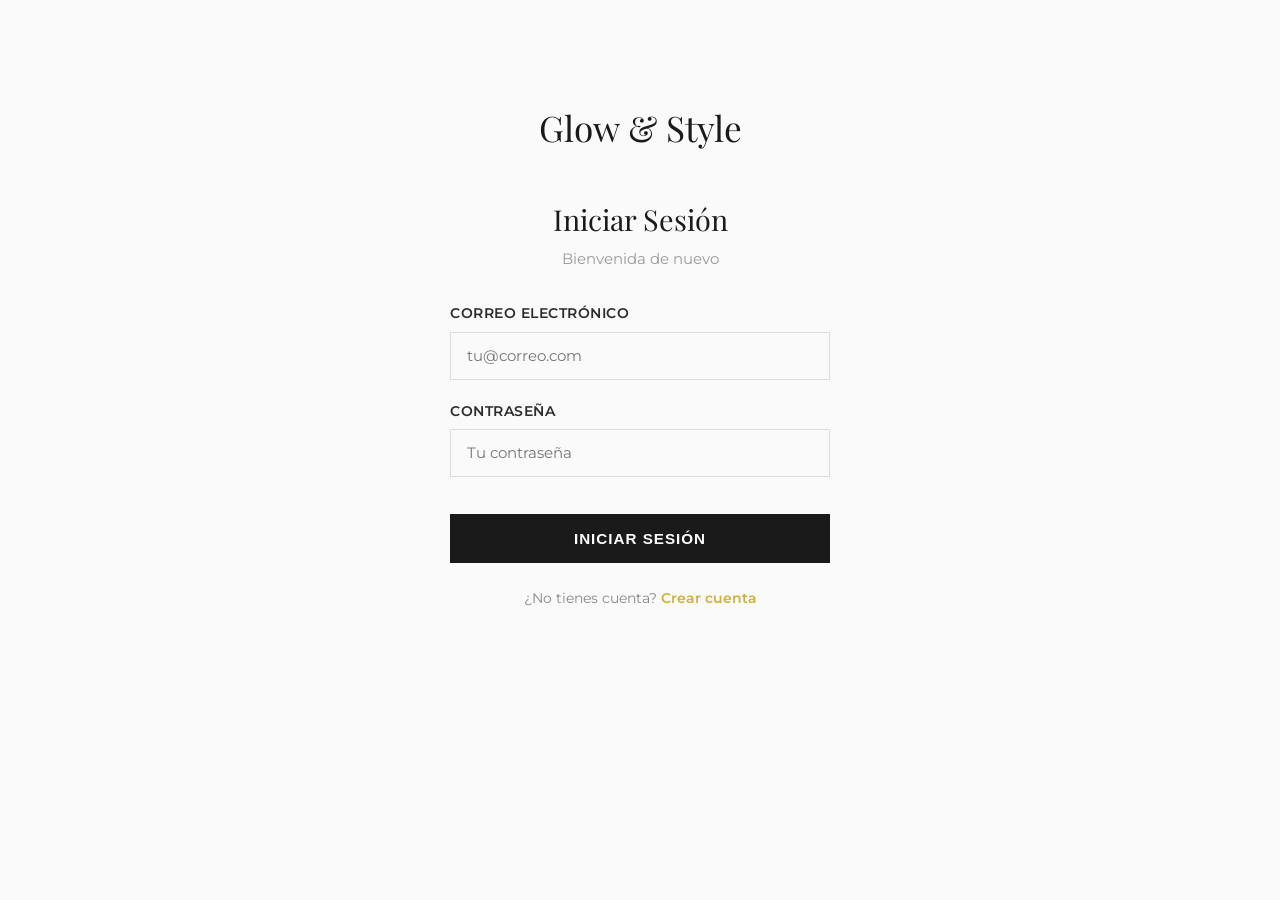
==== login.html @ c374f2c0 "feat: implementar seccion de inicio de sesion y creacion de cuentas" ====
<!DOCTYPE html>
<html lang="es">
<head>
    <meta charset="UTF-8">
    <meta name="viewport" content="width=device-width, initial-scale=1.0">
    <link rel="preconnect" href="https://fonts.googleapis.com">
    <link rel="preconnect" href="https://fonts.gstatic.com" crossorigin>
    <link href="https://fonts.googleapis.com/css2?family=Playfair+Display:ital,wght@0,400;0,700;1,400&family=Montserrat:wght@300;400;500;600&display=swap" rel="stylesheet">
    <link rel="stylesheet" href="css/style.css">
    <link rel="stylesheet" href="css/login.css">
    <title>Iniciar Sesión | Glow & Style</title>
</head>
<body>
    <div class="auth-container">
        <a href="index.html" class="auth-logo">
            <h1>Glow & Style</h1>
        </a>
        <form id="form-login" class="auth-form">
            <h2>Iniciar Sesión</h2>
            <p class="auth-subtitle">Bienvenida de nuevo</p>
            <div class="form-group">
                <label for="login-email">Correo Electrónico</label>
                <input 
                    type="email" 
                    id="login-email" 
                    placeholder="tu@correo.com" 
                    required
                >
            </div>
            <div class="form-group">
                <label for="login-password">Contraseña</label>
                <input 
                    type="password" 
                    id="login-password" 
                    placeholder="Tu contraseña" 
                    minlength="6" 
                    required
                >
            </div>
            <button type="submit" class="btn btn-primary btn-full">Iniciar Sesión</button>
            <p class="auth-switch">
                ¿No tienes cuenta? 
                <a href="#" onclick="mostrarRegistro()">Crear cuenta</a>
            </p>
        </form>

        <form id="form-registro" class="auth-form" style="display: none;">
            <h2>Crear Cuenta</h2>
            <p class="auth-subtitle">Únete a Glow & Style</p>

            <div class="form-group">
                <label for="reg-nombre">Nombre</label>
                <input type="text" id="reg-nombre" placeholder="Tu nombre" required>
            </div>

            <div class="form-group">
                <label for="reg-apellido-p">Apellido Paterno</label>
                <input type="text" id="reg-apellido-p" placeholder="Apellido paterno" required>
            </div>

            <div class="form-group">
                <label for="reg-apellido-m">Apellido Materno</label>
                <input type="text" id="reg-apellido-m" placeholder="Apellido materno">
            </div>

            <div class="form-group">
                <label for="reg-telefono">Teléfono</label>
                <input type="tel" id="reg-telefono" placeholder="+52 ..." required>
            </div>

            <div class="form-group">
                <label for="reg-email">Correo Electrónico</label>
                <input type="email" id="reg-email" placeholder="tu@correo.com" required>
            </div>

            <div class="form-group">
                <label for="reg-password">Contraseña</label>
                <input type="password" id="reg-password" placeholder="Mínimo 6 caracteres" minlength="6" required>
            </div>

            <div class="form-group">
                <label for="reg-password-confirm">Confirmar Contraseña</label>
                <input type="password" id="reg-password-confirm" placeholder="Repite tu contraseña" minlength="6" required>
            </div>

            <button type="submit" class="btn btn-primary btn-full">Crear Cuenta</button>

            <p class="auth-switch">
                ¿Ya tienes cuenta? 
                <a href="#" onclick="mostrarLogin()">Iniciar sesión</a>
            </p>
        </form>

    </div>
</body>
</html>
---- css/style.css ----
/*1. VARIABLES Y RESET*/
:root {
    --color-bg: #FAFAFA; 
    --color-text: #2C2C2C; 
    --color-accent: #D4AF37; 
    --color-primary: #1A1A1A; 
    --color-light-gray: #F0F0F0; 

    /* Tipografías */
    --font-heading: 'Playfair Display', serif; 
    --font-body: 'Montserrat', sans-serif; 
}

* {
    margin: 0;
    padding: 0;
    box-sizing: border-box;
}

html {
    scroll-behavior: smooth; 
}

body {
    font-family: var(--font-body);
    background-color: var(--color-bg);
    color: var(--color-text);
    line-height: 1.6;
}

h1, h2, h3, h4 {
    font-family: var(--font-heading);
    font-weight: 400;
}

a {
    text-decoration: none;
    color: inherit;
    transition: color 0.3s ease;
}

ul {
    list-style: none;
}

/* 2. NAVEGACIÓN (HEADER) */
.navbar {
    display: flex;
    justify-content: space-between;
    align-items: center;
    padding: 1.2rem 5%;
    background-color: rgba(255, 255, 255, 0.95); 
    backdrop-filter: blur(5px);
    position: sticky;
    top: 0;
    z-index: 1000;
    box-shadow: 0 2px 10px rgba(0, 0, 0, 0.05);
}

.logo h1 {
    font-size: 1.8rem;
    font-weight: 700;
    letter-spacing: 1px;
}

.nav-links {
    display: flex;
    gap: 2rem;
}

.nav-links a {
    font-size: 0.9rem;
    font-weight: 500;
    text-transform: uppercase;
    letter-spacing: 1px;
}

.nav-links a:hover {
    color: var(--color-accent);
}


.dropdown {
    position: relative;
}

.dropdown-menu {
    display: none;
    position: absolute;
    top: 100%;
    left: 0;
    background-color: #fff;
    min-width: 200px;
    box-shadow: 0 4px 15px rgba(0,0,0,0.1);
    padding: 1rem 0;
}

.dropdown:hover .dropdown-menu {
    display: block;
}

.dropdown-menu li {
    padding: 0.5rem 1.5rem;
}


.nav-actions {
    display: flex;
    align-items: center;
    gap: 1.5rem;
}

.icon-login {
    color: var(--color-text);
    display: flex;
    align-items: center;
}

.icon-login:hover {
    color: var(--color-accent);
}

/* 3. BOTONES */
.btn {
    padding: 0.8rem 1.8rem;
    font-size: 0.9rem;
    font-weight: 600;
    text-transform: uppercase;
    letter-spacing: 1px;
    cursor: pointer;
    transition: all 0.3s ease;
    border: none;
}

.btn-primary {
    background-color: var(--color-primary);
    color: #fff;
}

.btn-primary:hover {
    background-color: var(--color-accent);
    color: #fff;
}

.btn-outline {
    background-color: transparent;
    border: 1px solid #fff;
    color: #fff;
}

.btn-outline:hover {
    background-color: #fff;
    color: var(--color-primary);
}

/* 4. SECCIÓN HERO (BANNER) */
.hero-section {
    height: 80vh;
    background: linear-gradient(rgba(0, 0, 0, 0.5), rgba(0, 0, 0, 0.5)), #333; 
    display: flex;
    align-items: center;
    justify-content: center;
    text-align: center;
    color: #fff;
    padding: 0 20px;
}

.hero-content h2 {
    font-size: 3.5rem;
    margin-bottom: 1rem;
}

.hero-content p {
    font-size: 1.1rem;
    max-width: 600px;
    margin: 0 auto 2rem auto;
    font-weight: 300;
}

/* 5. SECCIÓN NUESTRA ESENCIA (ABOUT) */
.about-section {
    padding: 5rem 5%;
    text-align: center;
    background-color: #fff;
}

.container {
    max-width: 1200px;
    margin: 0 auto;
}

.about-section h3 {
    font-size: 2.5rem;
    margin-bottom: 1.5rem;
    color: var(--color-primary);
}

.about-section p {
    font-size: 1.1rem;
    max-width: 800px;
    margin: 0 auto;
    color: #555;
}

/* 6. SECCIÓN SERVICIOS (GRID) */
.services-section {
    padding: 5rem 5%;
    background-color: var(--color-light-gray);
    text-align: center;
}

.services-section h3 {
    font-size: 2.5rem;
    margin-bottom: 3rem;
}

.services-grid {
    display: grid;
    grid-template-columns: repeat(auto-fit, minmax(300px, 1fr)); 
    gap: 2rem;
}

.service-card {
    background-color: #fff;
    padding-bottom: 2rem;
    transition: transform 0.3s ease;
}

.service-card:hover {
    transform: translateY(-10px);
}

.placeholder-img {
    height: 250px;
    background-color: #ddd; 
    margin-bottom: 1.5rem;
}

.service-card h4 {
    font-size: 1.3rem;
    margin-bottom: 1rem;
}

.link-more {
    font-size: 0.9rem;
    font-weight: 600;
    color: var(--color-accent);
    text-transform: uppercase;
    letter-spacing: 1px;
}

/* 7. FOOTER */
footer {
    background-color: var(--color-primary);
    color: #fff;
    padding: 4rem 5% 2rem;
}

.footer-container {
    display: flex;
    justify-content: space-between;
    flex-wrap: wrap;
    max-width: 1200px;
    margin: 0 auto;
    gap: 2rem;
}

.footer-col {
    flex: 1;
    min-width: 250px;
}

.footer-col h4 {
    font-size: 1.2rem;
    margin-bottom: 1rem;
    color: var(--color-accent);
}

.footer-col p {
    font-size: 0.9rem;
    color: #ccc;
    margin-bottom: 0.5rem;
}

.social-links {
    margin-top: 1.5rem;
    display: flex;
    gap: 1rem;
    flex-wrap: wrap;
}

.social-links a {
    display: flex;
    align-items: center;
    justify-content: center;
    width: 40px;
    height: 40px;
    background-color: rgba(255, 255, 255, 0.05);
    border-radius: 50%;
    color: #fff;
    font-size: 1.2rem;
    transition: all 0.3s ease;
}

.social-links a:hover {
    background-color: var(--color-accent);
    color: #fff;
    transform: translateY(-4px);
    box-shadow: 0 5px 15px rgba(212, 175, 55, 0.3);
}

.footer-bottom {
    text-align: center;
    margin-top: 3rem;
    padding-top: 2rem;
    border-top: 1px solid rgba(255,255,255,0.1);
    font-size: 0.8rem;
    color: #aaa;
}

/*8. RESPONSIVE DESIGN (Básico)*/
@media (max-width: 768px) {
    .nav-links {
        display: none;
    }
    
    .hero-content h2 {
        font-size: 2.5rem;
    }
    
    .footer-container {
        flex-direction: column;
    }
}

/* AJUSTES PARA LA SECCION HERO Y MARCAS */

/* 1. Subtitulo */
.hero-subtitule {
    display: block;
    font-size: 0.9rem;
    text-transform: uppercase;
    letter-spacing: 3px;
    color: var(--color-accent);
    margin-bottom: 1.5rem;
    font-weight: 600;
}

/* 2. Alineacion y separación de los botones */
.hero-buttons {
    display: flex;
    justify-content: center;
    align-items: center;
    gap: 1.5rem;
    margin-top: 2rem;
    margin-bottom: 4rem;
}

/* 3. Contenedor de las marcas de confianza */
.trusted-brands {
    border-top: 1px solid rgba(255, 255, 255, 0.2);
    padding-top: 2rem;
    width: 80%;
    margin: 0 auto;
}

.trusted-brands p {
    font-size: 0.85rem;
    text-transform: uppercase;
    letter-spacing: 1.5px;
    color: #b3b3b3;
    margin-bottom: 1.5rem;
}

/* 4. Separación de los nombres de las marcas */
.brands-name {
    display:flex;
    justify-content: center;
    gap: 4rem;
    flex-wrap: wrap;
}

.brands-name span {
    font-family: var(--font-heading);
    font-size: 1.3rem;
    color: #fff;
    opacity: 0.7;
    transition: opacity 0.3s ease;
}

.brands-name span:hover {
    opacity: 1;
    cursor: default;
}

/* ESTILOS PARA LAS IMAGENES DE SERVICIOS */
.service-img {
    width: 100%;
    height: 320px; 
    overflow: hidden; 
    border-radius: 4px; 
    margin-bottom: 1.5rem;
}

.service-img img {
    width: 100%;
    height: 100%;
    object-fit: cover; 
    transition: transform 0.6s ease; 
}

.service-card:hover .service-img img {
    transform: scale(1.08); 
}

.service-card {
    background-color: transparent; 
    padding-bottom: 2rem;
    cursor: pointer; 
}

.service-card h4 {
    font-size: 1.3rem;
    margin-bottom: 0.5rem;
    letter-spacing: 1px;
}
---- css/login.css ----
.auth-container {
    max-width: 460px;
    margin: 60px auto;
    padding: 2.5rem;
    text-align: center;
}

.auth-logo h1 {
    font-family: var(--font-heading);
    font-size: 2.2rem;
    color: var(--color-primary);
    margin-bottom: 2.5rem;
}

.auth-logo h1:hover {
    color: var(--color-accent);
}

.auth-form {
    text-align: left;
}

.auth-form h2 {
    font-family: var(--font-heading);
    font-size: 1.8rem;
    color: var(--color-primary);
    text-align: center;
    margin-bottom: 0.3rem;
}

.auth-subtitle {
    text-align: center;
    color: #999;
    font-size: 0.95rem;
    margin-bottom: 2rem;
}

.form-group {
    margin-bottom: 1.3rem;
}

.form-group label {
    display: block;
    font-size: 0.85rem;
    font-weight: 600;
    color: var(--color-text);
    margin-bottom: 0.4rem;
    text-transform: uppercase;
    letter-spacing: 0.5px;
}

.form-group input {
    width: 100%;
    padding: 0.85rem 1rem;
    font-size: 0.95rem;
    font-family: var(--font-body);
    border: 1px solid #ddd;
    background-color: #fafafa;
    color: var(--color-text);
    outline: none;
    transition: border-color 0.3s ease;
}

.form-group input:focus {
    border-color: var(--color-accent);
    background-color: #fff;
}

.btn-full {
    width: 100%;
    margin-top: 1rem;
    padding: 1rem;
    font-size: 0.95rem;
}

.auth-switch {
    text-align: center;
    margin-top: 1.5rem;
    font-size: 0.9rem;
    color: #888;
}

.auth-switch a {
    color: var(--color-accent);
    font-weight: 600;
}

.auth-switch a:hover {
    text-decoration: underline;
}

.auth-mensaje {
    display: none;
    margin-top: 1.5rem;
    padding: 1rem;
    font-size: 0.9rem;
    text-align: center;
    border-radius: 4px;
}

.auth-mensaje.error {
    background-color: #ffe0e0;
    color: #c0392b;
    border: 1px solid #f5c6cb;
}

.auth-mensaje.exito {
    background-color: #e0ffe0;
    color: #27ae60;
    border: 1px solid #c3e6cb;
}
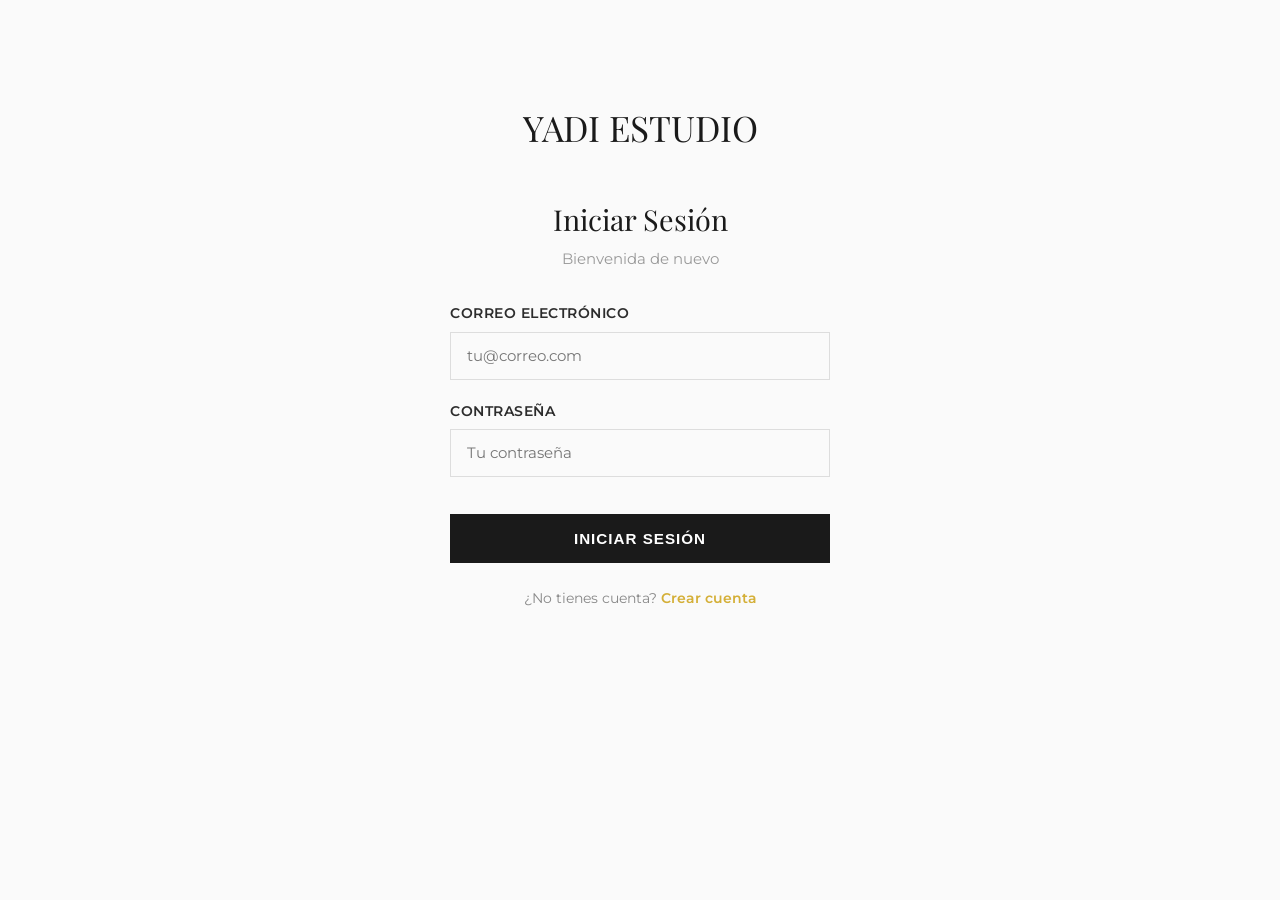
==== commit 680197c9: "correcion-nombre-de-la-empresa" ====
--- a/login.html
+++ b/login.html
@@ -8,12 +8,12 @@
     <link href="https://fonts.googleapis.com/css2?family=Playfair+Display:ital,wght@0,400;0,700;1,400&family=Montserrat:wght@300;400;500;600&display=swap" rel="stylesheet">
     <link rel="stylesheet" href="css/style.css">
     <link rel="stylesheet" href="css/login.css">
-    <title>Iniciar Sesión | Glow & Style</title>
+    <title>Iniciar Sesión | YADI ESTUDIO</title>
 </head>
 <body>
     <div class="auth-container">
         <a href="index.html" class="auth-logo">
-            <h1>Glow & Style</h1>
+            <h1>YADI ESTUDIO</h1>
         </a>
         <form id="form-login" class="auth-form">
             <h2>Iniciar Sesión</h2>
@@ -46,7 +46,7 @@
 
         <form id="form-registro" class="auth-form" style="display: none;">
             <h2>Crear Cuenta</h2>
-            <p class="auth-subtitle">Únete a Glow & Style</p>
+            <p class="auth-subtitle">Únete a YADI ESTUDIO</p>
 
             <div class="form-group">
                 <label for="reg-nombre">Nombre</label>
